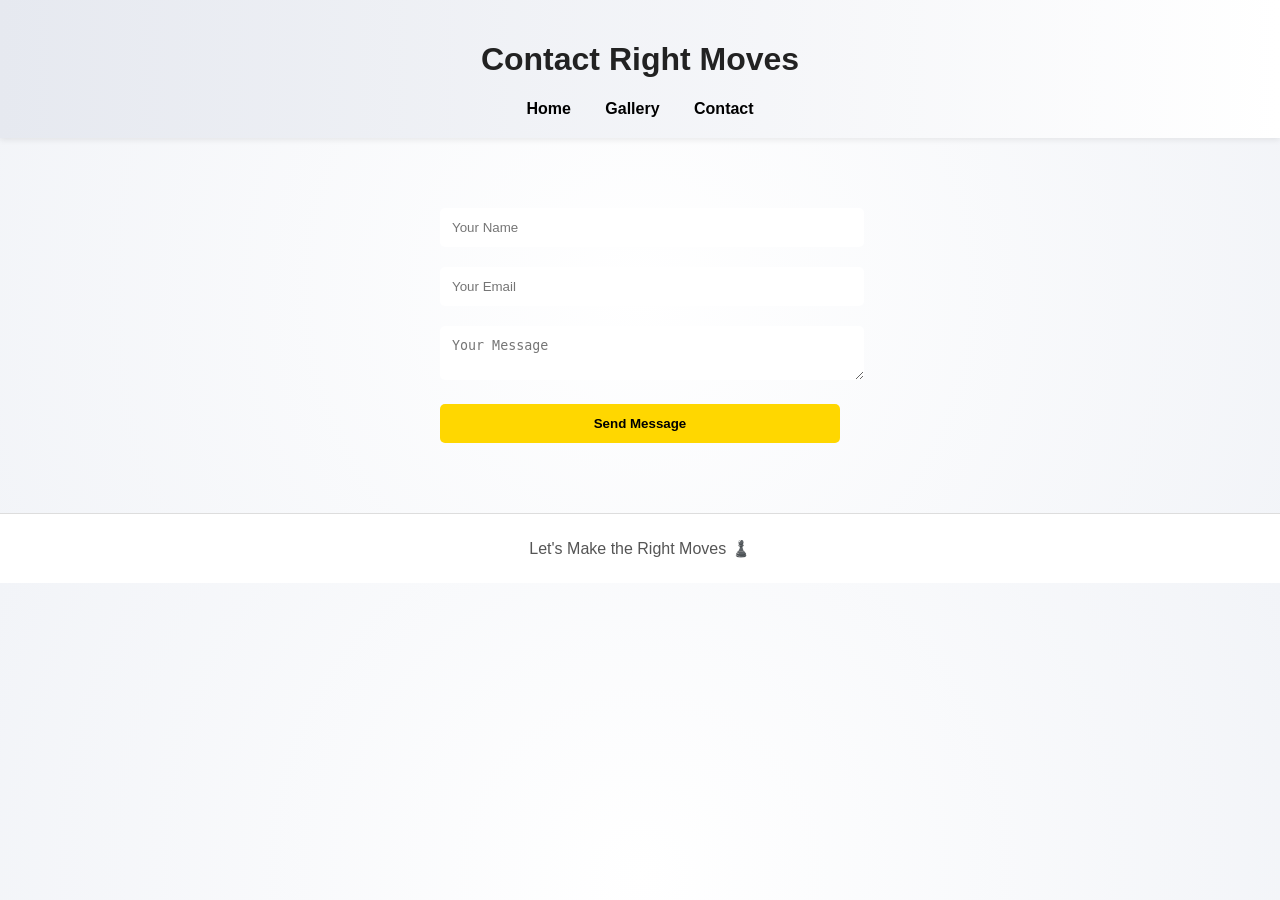
==== templates/contact.html @ 6790cb92 "Initial commit" ====
<!DOCTYPE html>
<html>
<head>
    <title>Contact Us</title>
    <link rel="stylesheet" href="/static/css/style.css">
</head>
<body>

<header>
    <h1>Contact Right Moves</h1>
    <nav>
        <a href="/">Home</a>
        <a href="/gallery">Gallery</a>
        <a href="/contact">Contact</a>
    </nav>
</header>

<section class="section">
    <form method="POST">
        <input type="text" name="name" placeholder="Your Name" required>
        <input type="email" name="email" placeholder="Your Email" required>
        <textarea name="message" placeholder="Your Message" required></textarea>
        <button type="submit">Send Message</button>
    </form>
</section>

<footer>
    Let's Make the Right Moves ♟️
</footer>

</body>
</html>
---- static/css/style.css ----
body {
    margin: 0;
    font-family: 'Segoe UI', sans-serif;
    background: radial-gradient(circle, #ffffff 0%, #f2f4f8 100%);
    color: #222222;
}

header {
    background: linear-gradient(90deg, #e6e9f0, #ffffff);
    padding: 20px;
    text-align: center;
    color: #222222;
    box-shadow: 0 2px 6px rgba(0, 0, 0, 0.08);
}


nav a {
    color: #000;
    margin: 0 15px;
    text-decoration: none;
    font-weight: bold;
}

.hero {
    text-align: center;
    padding: 80px 20px;
    background: url('/static/images/chess_coin_1.jpg') center/cover no-repeat;
}

.hero h1 {
    font-size: 3em;
    text-shadow: 2px 2px 6px #000;
}

.section {
    padding: 60px 20px;
    text-align: center;
}

.gallery img {
    width: 250px;
    margin: 15px;
    border-radius: 10px;
    box-shadow: 0 0 20px gold;
}

form {
    max-width: 400px;
    margin: auto;
}

input, textarea, button {
    width: 100%;
    padding: 12px;
    margin: 10px 0;
    border-radius: 5px;
    border: none;
}

button {
    background: gold;
    font-weight: bold;
    cursor: pointer;
}

/* Footer */
        footer {
            background: white;
            text-align: center;
            padding: 25px;
            color: #555;
            font-size: 16px;
            border-top: 1px solid #ddd;
        }

.gallery img {
    width: 250px;
    height: 250px;
    object-fit: cover;
    margin: 10px;
    border-radius: 10px;
    cursor: pointer;
    transition: transform 0.3s;
}

.gallery img:hover {
    transform: scale(1.05);
}

/* Popup Background */
.popup {
    display: none;
    position: fixed;
    z-index: 999;
    left: 0;
    top: 0;
    width: 100%;
    height: 100%;
    background: rgba(0,0,0,0.9);
    text-align: center;
}

/* Enlarged Image */
.popup img {
    margin-top: 40px;
    max-width: 90%;
    max-height: 85%;
    border-radius: 10px;
}

/* Close Button */
.close {
    position: absolute;
    top: 20px;
    right: 35px;
    color: white;
    font-size: 40px;
    cursor: pointer;
}
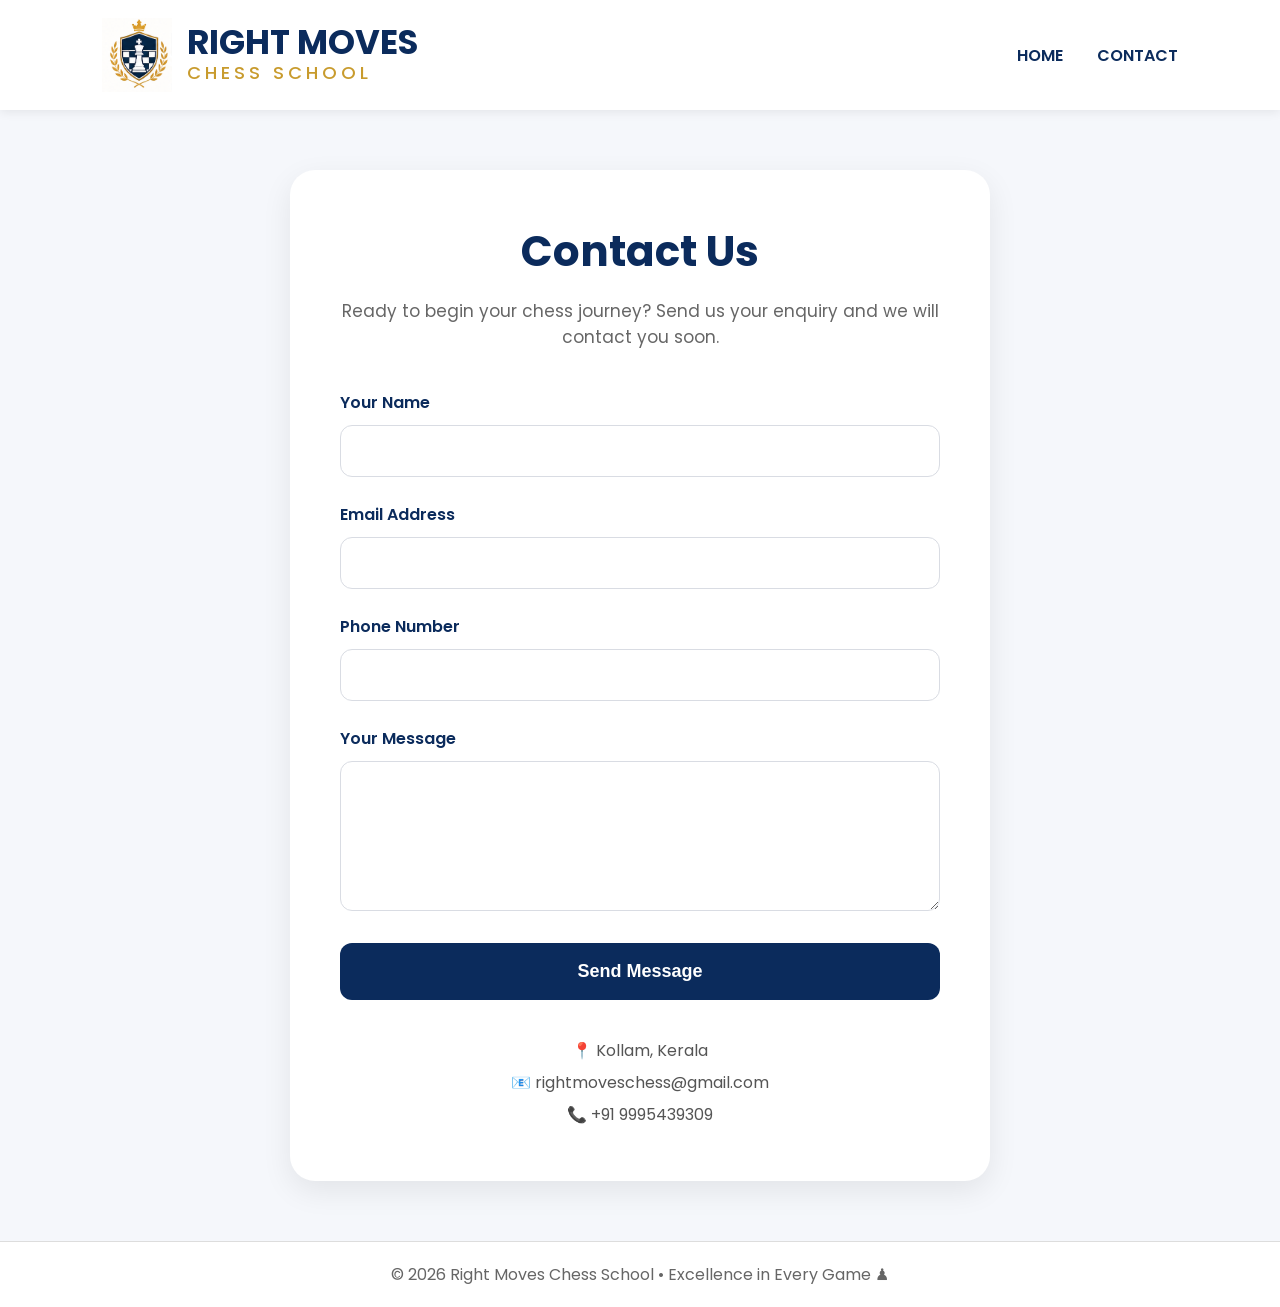
==== commit 4b90697e: "c2-Version_no_photos" ====
--- a/templates/contact.html
+++ b/templates/contact.html
@@ -1,33 +1,283 @@
 <!DOCTYPE html>
-<html>
+<html lang="en">
 <head>
-    <title>Contact Us</title>
-    <link rel="stylesheet" href="/static/css/style.css">
+    <meta charset="UTF-8">
+    <meta name="viewport" content="width=device-width, initial-scale=1.0">
+
+    <title>Contact Us - Right Moves Chess School</title>
+
+    <link href="https://fonts.googleapis.com/css2?family=Poppins:wght@300;400;500;600;700&display=swap" rel="stylesheet">
+
+    <style>
+
+        *{
+            margin:0;
+            padding:0;
+            box-sizing:border-box;
+        }
+
+        body{
+            font-family:'Poppins',sans-serif;
+            background:#f5f7fb;
+            color:#222;
+        }
+
+        /* HEADER */
+
+          /* HEADER */
+
+        header{
+            width:100%;
+            background:white;
+            padding:18px 8%;
+            display:flex;
+            justify-content:space-between;
+            align-items:center;
+            box-shadow:0 2px 10px rgba(0,0,0,0.08);
+            position:sticky;
+            top:0;
+            z-index:1000;
+        }
+
+        .logo{
+            display:flex;
+            align-items:center;
+            gap:15px;
+        }
+
+        .logo img{
+            width:70px;
+        }
+
+        .logo-text h1{
+            font-size:34px;
+            color:#0b2b5c;
+            line-height:1;
+        }
+
+        .logo-text span{
+            color:#c89b2d;
+            letter-spacing:4px;
+            font-size:18px;
+            font-weight:500;
+        }
+
+        nav a{
+            text-decoration:none;
+            margin-left:30px;
+            color:#0b2b5c;
+            font-weight:600;
+            transition:0.3s;
+            font-size:16px;
+        }
+
+        nav a:hover{
+            color:#c89b2d;
+        }
+
+
+        /* CONTACT SECTION */
+
+        .contact-section{
+            min-height:85vh;
+            display:flex;
+            justify-content:center;
+            align-items:center;
+            padding:60px 20px;
+        }
+
+        .contact-box{
+            background:white;
+            width:100%;
+            max-width:700px;
+            padding:50px;
+            border-radius:25px;
+            box-shadow:0 10px 30px rgba(0,0,0,0.08);
+        }
+
+        .contact-box h2{
+            font-size:42px;
+            color:#0b2b5c;
+            margin-bottom:15px;
+            text-align:center;
+        }
+
+        .contact-box p{
+            text-align:center;
+            color:#666;
+            margin-bottom:40px;
+            font-size:17px;
+        }
+
+        .input-group{
+            margin-bottom:25px;
+        }
+
+        .input-group label{
+            display:block;
+            margin-bottom:10px;
+            font-weight:600;
+            color:#0b2b5c;
+        }
+
+        .input-group input,
+        .input-group textarea{
+            width:100%;
+            padding:16px;
+            border:1px solid #d9dce3;
+            border-radius:12px;
+            font-size:16px;
+            transition:0.3s;
+            outline:none;
+        }
+
+        .input-group input:focus,
+        .input-group textarea:focus{
+            border-color:#0b2b5c;
+            box-shadow:0 0 8px rgba(11,43,92,0.15);
+        }
+
+        textarea{
+            min-height:150px;
+            resize:vertical;
+        }
+
+        button{
+            width:100%;
+            padding:18px;
+            background:#0b2b5c;
+            color:white;
+            border:none;
+            border-radius:12px;
+            font-size:18px;
+            font-weight:600;
+            cursor:pointer;
+            transition:0.3s;
+        }
+
+        button:hover{
+            background:#c89b2d;
+        }
+
+        /* CONTACT INFO */
+
+        .contact-info{
+            margin-top:35px;
+            text-align:center;
+            color:#555;
+            line-height:2;
+        }
+
+        footer{
+            background:white;
+            text-align:center;
+            padding:20px;
+            border-top:1px solid #ddd;
+            color:#666;
+        }
+
+        @media(max-width:768px){
+
+            header{
+                flex-direction:column;
+                gap:15px;
+            }
+
+            .contact-box{
+                padding:35px 25px;
+            }
+
+            .contact-box h2{
+                font-size:32px;
+            }
+        }
+
+    </style>
+
 </head>
+
 <body>
 
-<header>
-    <h1>Contact Right Moves</h1>
-    <nav>
-        <a href="/">Home</a>
-        <a href="/gallery">Gallery</a>
-        <a href="/contact">Contact</a>
-    </nav>
-</header>
-
-<section class="section">
-    <form method="POST">
-        <input type="text" name="name" placeholder="Your Name" required>
-        <input type="email" name="email" placeholder="Your Email" required>
-        <textarea name="message" placeholder="Your Message" required></textarea>
-        <button type="submit">Send Message</button>
-    </form>
+ <!-- HEADER -->
+
+    <header>
+
+        <div class="logo">
+
+            <img src="/static/images/logo.png" alt="Logo">
+
+            <div class="logo-text">
+                <h1>RIGHT MOVES</h1>
+                <span>CHESS SCHOOL</span>
+            </div>
+
+        </div>
+
+        <nav>
+            <a href="/">HOME</a>
+            <!-- <a href="/gallery">GALLERY</a> -->
+            <a href="/contact">CONTACT</a>
+        </nav>
+
+    </header>
+
+
+<section class="contact-section">
+
+    <div class="contact-box">
+
+        <h2>Contact Us</h2>
+
+        <p>
+            Ready to begin your chess journey?
+            Send us your enquiry and we will contact you soon.
+        </p>
+
+        <form method="POST">
+
+            <div class="input-group">
+                <label>Your Name</label>
+                <input type="text" name="name" required>
+            </div>
+
+            <div class="input-group">
+                <label>Email Address</label>
+                <input type="email" name="email" required>
+            </div>
+
+            <div class="input-group">
+                <label>Phone Number</label>
+                <input type="text" name="phone">
+            </div>
+
+            <div class="input-group">
+                <label>Your Message</label>
+                <textarea name="message" required></textarea>
+            </div>
+
+            <button type="submit">
+                Send Message
+            </button>
+
+        </form>
+
+        <div class="contact-info">
+
+            📍 Kollam, Kerala<br>
+
+            📧 rightmoveschess@gmail.com<br>
+
+            📞 +91 9995439309
+
+        </div>
+
+    </div>
+
 </section>
 
 <footer>
-    Let's Make the Right Moves ♟️
+    © 2026 Right Moves Chess School • Excellence in Every Game ♟
 </footer>
 
 </body>
 </html>
-
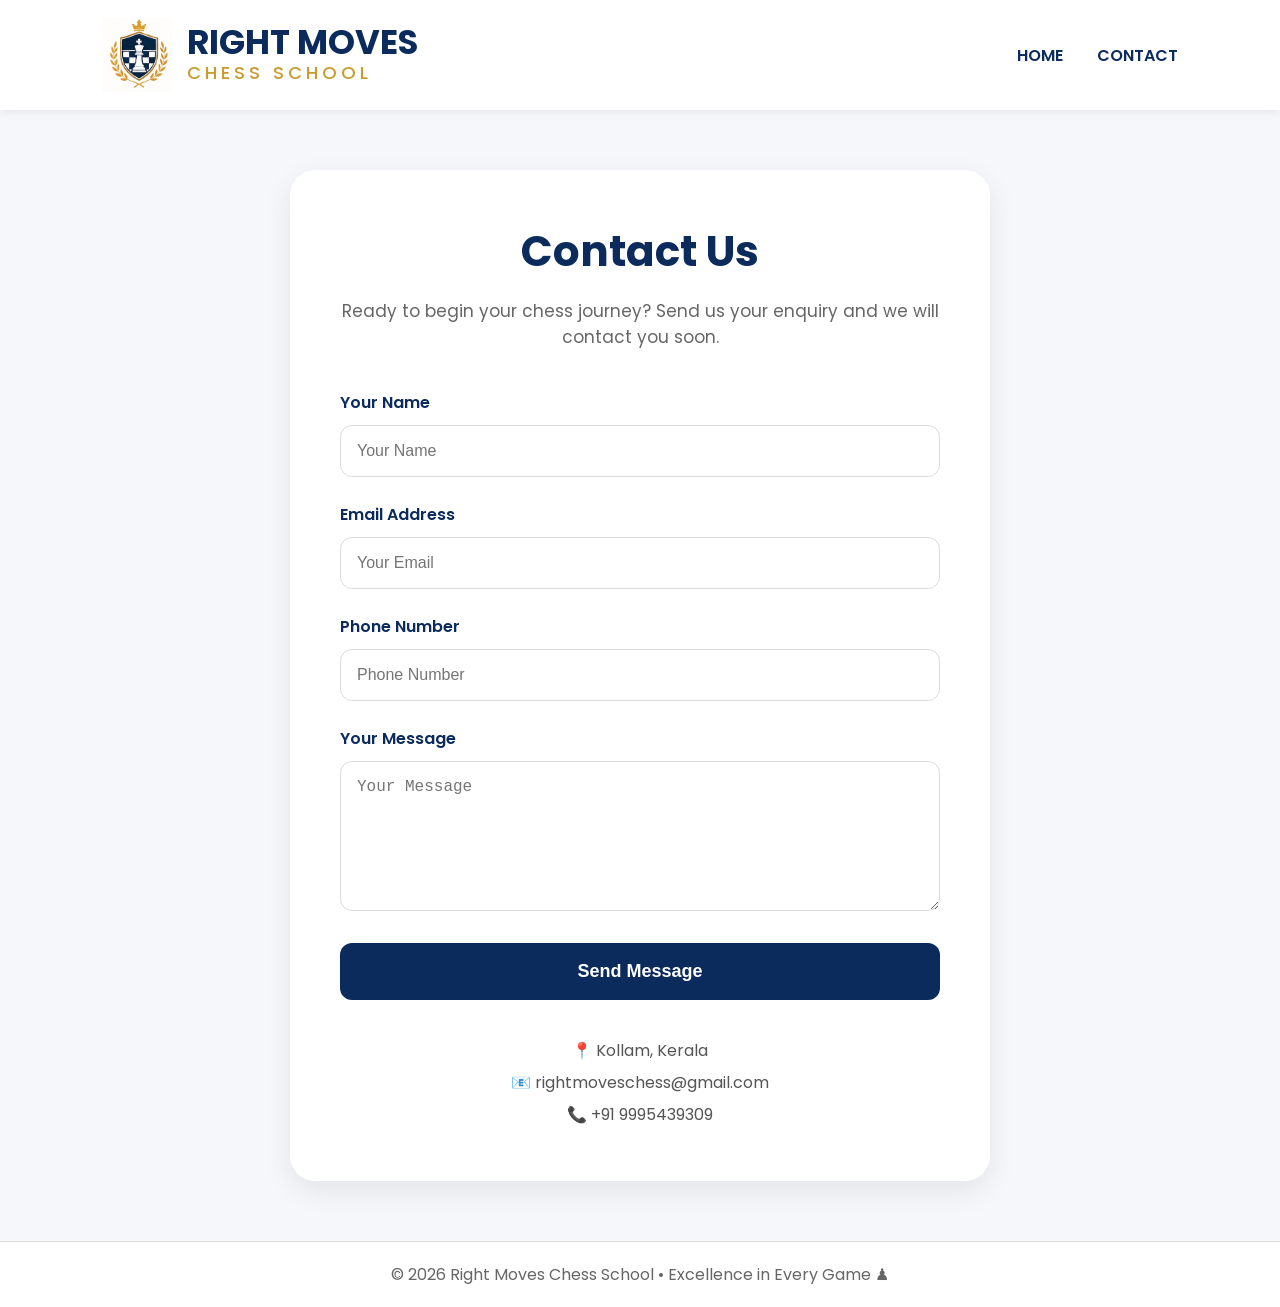
==== commit cd1f4d10: "c7-formsversion" ====
--- a/templates/contact.html
+++ b/templates/contact.html
@@ -233,26 +233,30 @@
             Send us your enquiry and we will contact you soon.
         </p>
 
-        <form method="POST">
+    <form action="https://formsubmit.co/rightmoveschess@gmail.com" method="POST">
+            <input type="hidden" name="_captcha" value="false">
+            <input type="hidden" name="_template" value="table">
+            <input type="hidden" name="_subject" value="New Chess Academy Enquiry">
 
             <div class="input-group">
                 <label>Your Name</label>
-                <input type="text" name="name" required>
+                    <input type="text" name="name" placeholder="Your Name" required>
             </div>
 
             <div class="input-group">
                 <label>Email Address</label>
-                <input type="email" name="email" required>
-            </div>
+                    <input type="email" name="email" placeholder="Your Email" required>            </div>
 
             <div class="input-group">
                 <label>Phone Number</label>
-                <input type="text" name="phone">
+                   <input type="text" name="phone" placeholder="Phone Number">
+
             </div>
 
             <div class="input-group">
                 <label>Your Message</label>
-                <textarea name="message" required></textarea>
+                    <textarea name="message" placeholder="Your Message"></textarea>
+
             </div>
 
             <button type="submit">
